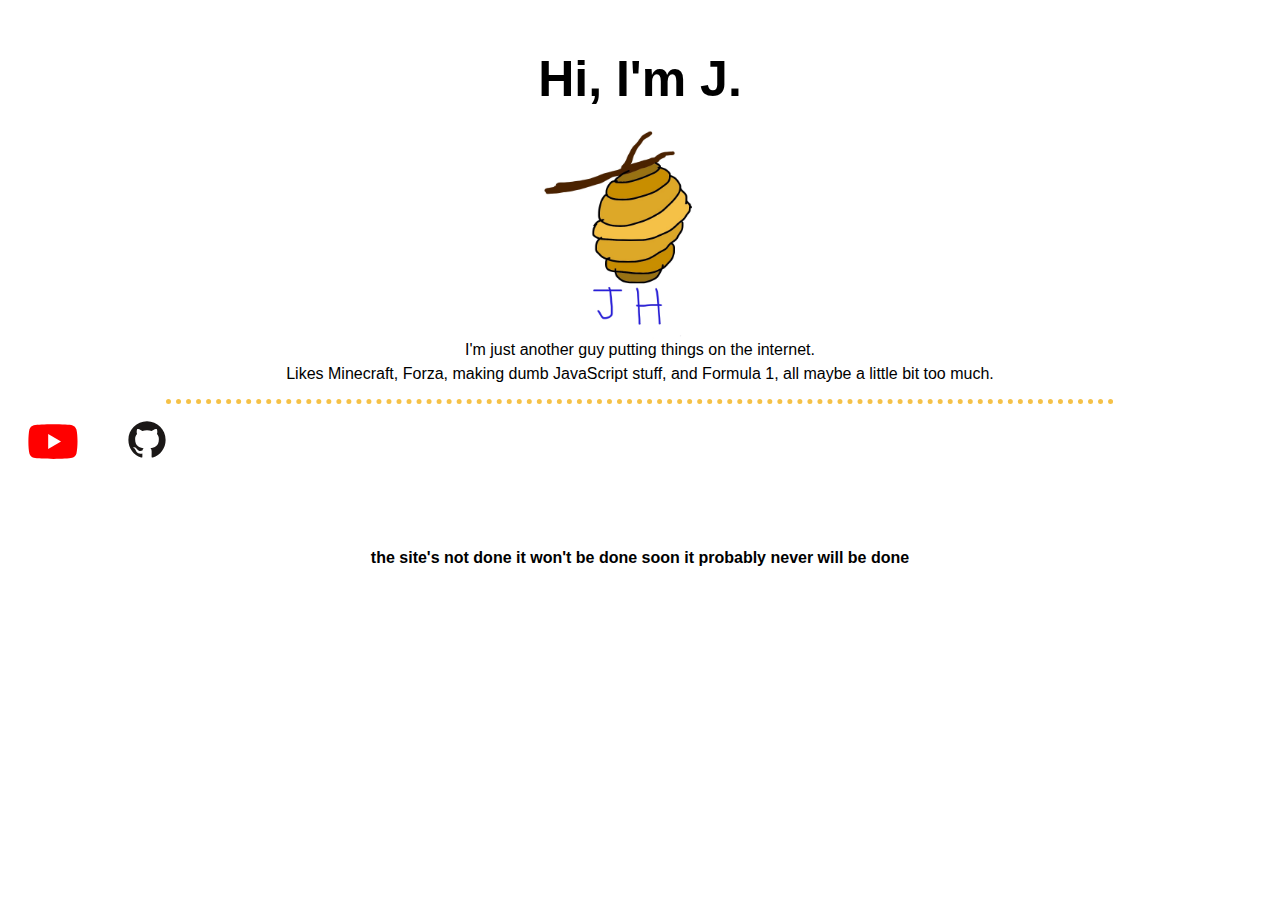
==== index.html @ 44b2e532 "it's not done" ====
<!DOCTYPE html>
<html>
    <head>
        <meta charset="utf-8">
        <meta name="viewport" content="width=device-width">
        <title>The J Hive</title>
        <link href="style.css" rel="stylesheet" type="text/css">
        <!-- <link rel="icon" href="img/favicon.ico" type="image/x-icon"> -->
    </head>
    <body>
        <!-- <div id="top-bar"></div> -->
        <h1>Hi, I'm J.</h1>
        <img src="images/The J Hive.png" id="logo">
        <div id="body-1">
            <p>I'm just another guy putting things on the internet.</p>
            <p>Likes Minecraft, Forza, making dumb JavaScript stuff, and Formula 1, all maybe a little bit too much.</p>
        </div>
        <div id="links">
            <div class="link-container">
                <a href="https://www.youtube.com/channel/UC2VDHCg14qUjhgtUwJ5wCNw">
                    <img src="images/youtube.svg" class="link-icon">
                </a>
            </div>
            <div class="link-container">
                <a href="https://github.com/TheJHive">
                    <img src="images/github.svg" class="link-icon">
                </a>
            </div>
        </div>
        <h4>the site's not done it won't be done soon it probably never will be done</h4>
    </body>
</html>
---- style.css ----
/* I'll get to this later.
#top-bar {
    position: absolute;
    top: 0;
    width: 100%;
    height: 50px;
    background-color: #291fe1;
}
*/
h1 {
    margin-top: 50px;
    font-family: 'Segoe UI', Tahoma, Geneva, Verdana, sans-serif;
    text-align: center;
    font-size: 50px;
}

h4 {
    margin-top: 50px;
    font-family: 'Segoe UI', Tahoma, Geneva, Verdana, sans-serif;
    text-align: center;
}

#logo {
    max-inline-size: 30%;
    display: block;
    margin-left: auto;
    margin-right: auto;
    position: relative;
    top: -60px;
}

p {
    font-family:'Segoe UI', Tahoma, Geneva, Verdana, sans-serif;
    margin-top: -10px;
}

#body-1 {
    position: relative;
    margin: 0 auto;
    text-align: center;
    top: -75px;
    width: 75%;
    border-bottom: 5px dotted #f5c147;
}

#links {
    width: 100%;
    height: 100px;
    display: block;
    margin: auto;
    margin-top: -80px;
}

.link-container {
    margin: 0 auto;
    display: inline-block;
    position: relative;
    margin: 20px;
}

.link-icon {
    max-block-size: 40px;
    width: 50px;
}
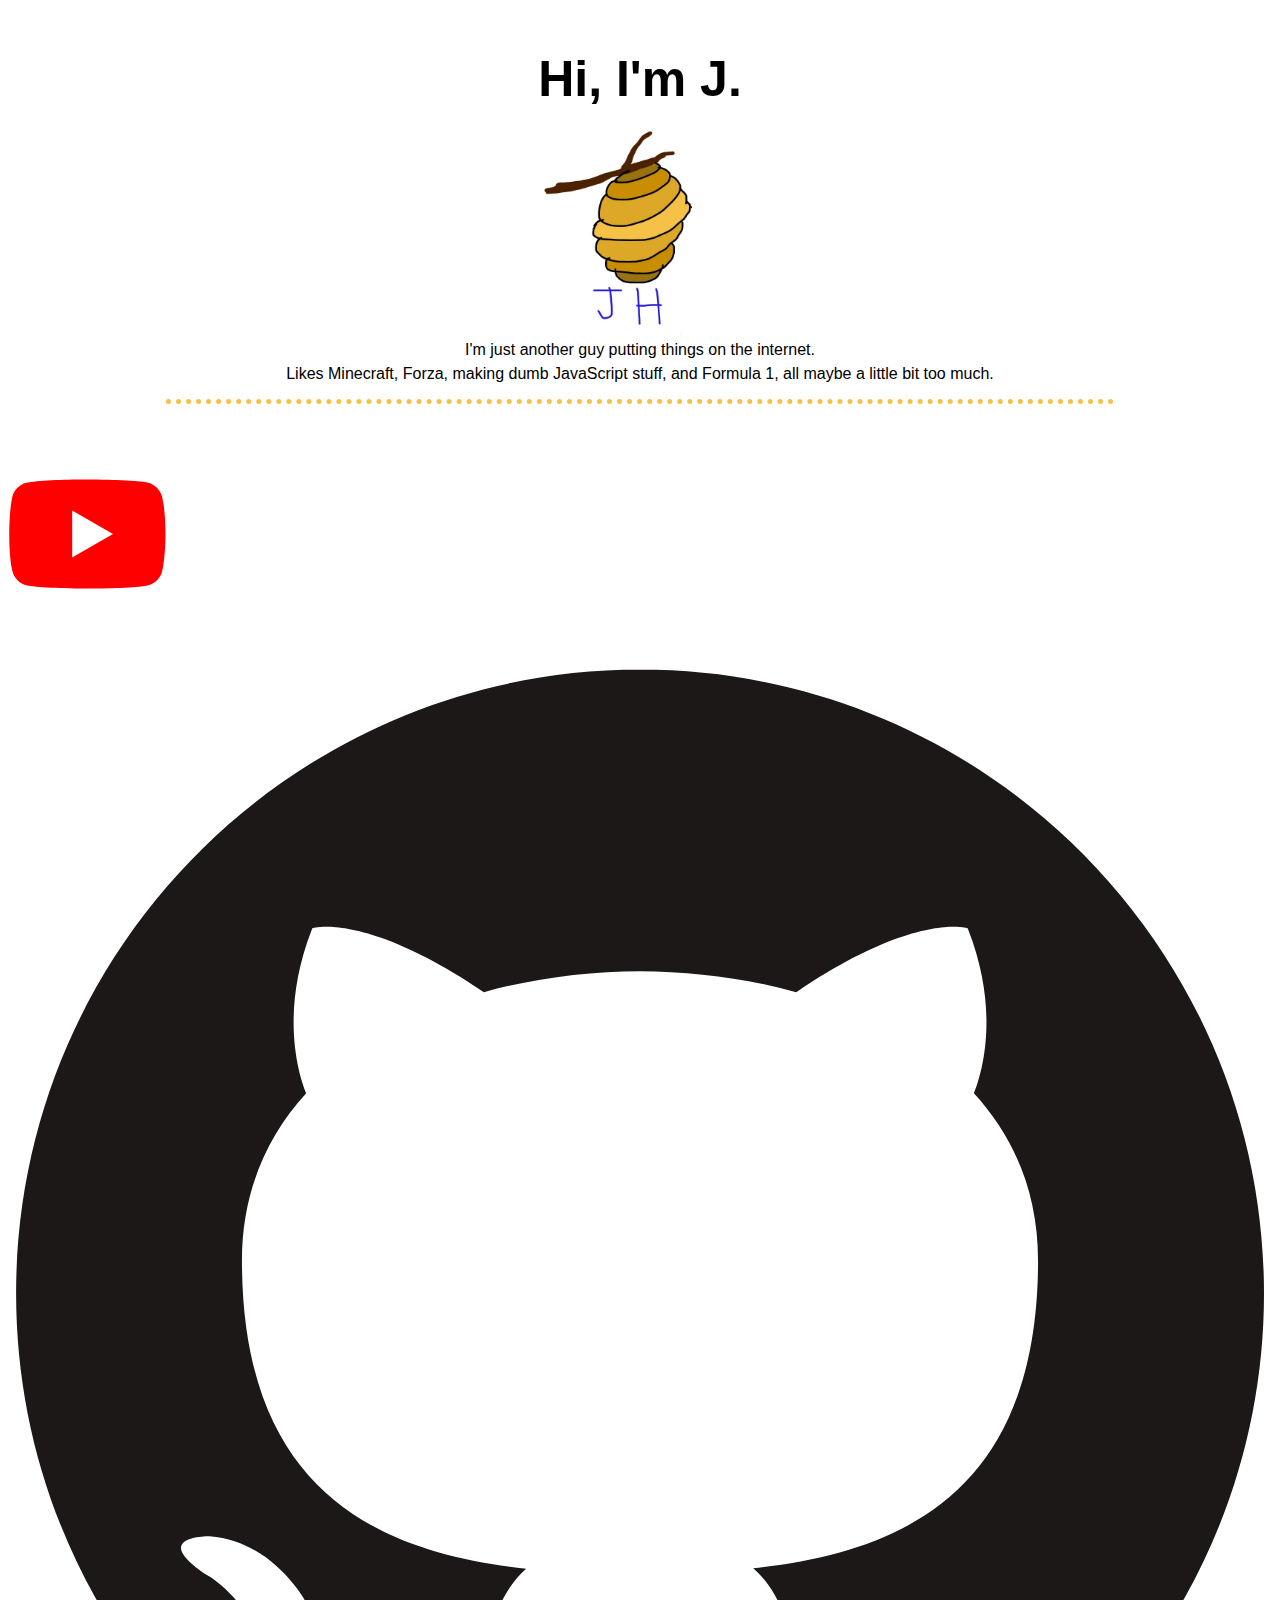
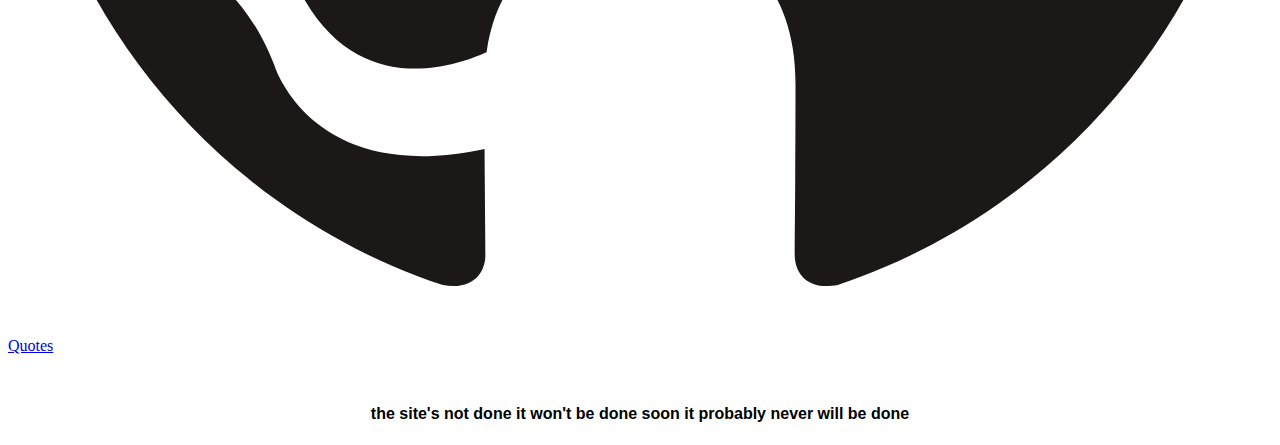
==== commit 3078deba: "fix double quote link" ====
--- a/index.html
+++ b/index.html
@@ -15,17 +15,20 @@
             <p>I'm just another guy putting things on the internet.</p>
             <p>Likes Minecraft, Forza, making dumb JavaScript stuff, and Formula 1, all maybe a little bit too much.</p>
         </div>
-        <div id="links">
-            <div class="link-container">
+        <div id="socials">
+            <div class="social-link-container">
                 <a href="https://www.youtube.com/channel/UC2VDHCg14qUjhgtUwJ5wCNw">
-                    <img src="images/youtube.svg" class="link-icon">
+                    <img src="images/youtube.svg" class="social-link-icon">
                 </a>
             </div>
-            <div class="link-container">
+            <div class="social-link-container">
                 <a href="https://github.com/TheJHive">
-                    <img src="images/github.svg" class="link-icon">
+                    <img src="images/github.svg" class="social-link-icon">
                 </a>
             </div>
+        </div>
+        <div class="link">
+            <a href="quotes.html">Quotes</a>
         </div>
         <h4>the site's not done it won't be done soon it probably never will be done</h4>
     </body>
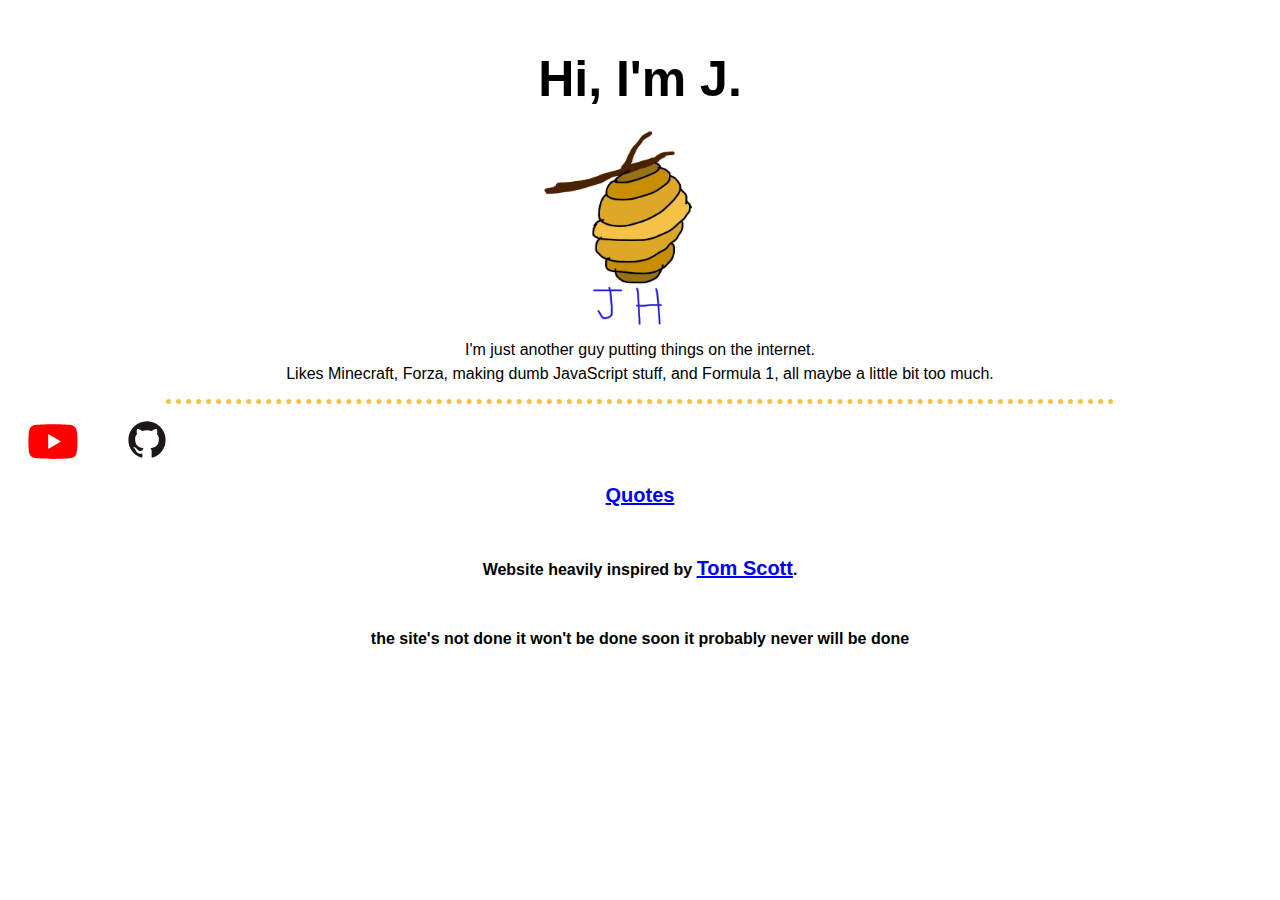
==== commit a3b5aaf6: "tom scott footer" ====
--- a/index.html
+++ b/index.html
@@ -30,6 +30,7 @@
         <div class="link">
             <a href="quotes.html">Quotes</a>
         </div>
+        <h4>Website heavily inspired by <a href="https://tomscott.com">Tom Scott</a>.</h4>
         <h4>the site's not done it won't be done soon it probably never will be done</h4>
     </body>
 </html>--- a/style.css
+++ b/style.css
@@ -1,3 +1,5 @@
+/* This whole file is probably a nightmare isn't it */
+
 /* I'll get to this later.
 #top-bar {
     position: absolute;
@@ -34,6 +36,16 @@
     margin-top: -10px;
 }
 
+a {
+    font-size: 20px;
+    font-family: 'Segoe UI', Tahoma, Geneva, Verdana, sans-serif;
+    font-weight: bold;
+}
+
+.link {
+    text-align: center;
+}
+
 #body-1 {
     position: relative;
     margin: 0 auto;
@@ -43,22 +55,38 @@
     border-bottom: 5px dotted #f5c147;
 }
 
-#links {
-    width: 100%;
-    height: 100px;
+#socials {
     display: block;
     margin: auto;
     margin-top: -80px;
 }
 
-.link-container {
+.social-link-container {
     margin: 0 auto;
     display: inline-block;
     position: relative;
     margin: 20px;
 }
 
-.link-icon {
+.social-link-icon {
     max-block-size: 40px;
     width: 50px;
+}
+
+#quotes-header {
+    position: relative;
+    margin: 0 auto;
+    text-align: center;
+    margin-top: 10px;
+    width: 75%;
+    font-weight: normal;
+    font-family: 'Segoe UI', Tahoma, Geneva, Verdana, sans-serif;
+    border-bottom: 5px dotted #f5c147;
+}
+
+.quote {
+    margin: auto;
+    width: 250px;
+    text-align: left;
+    margin-top: 50px;
 }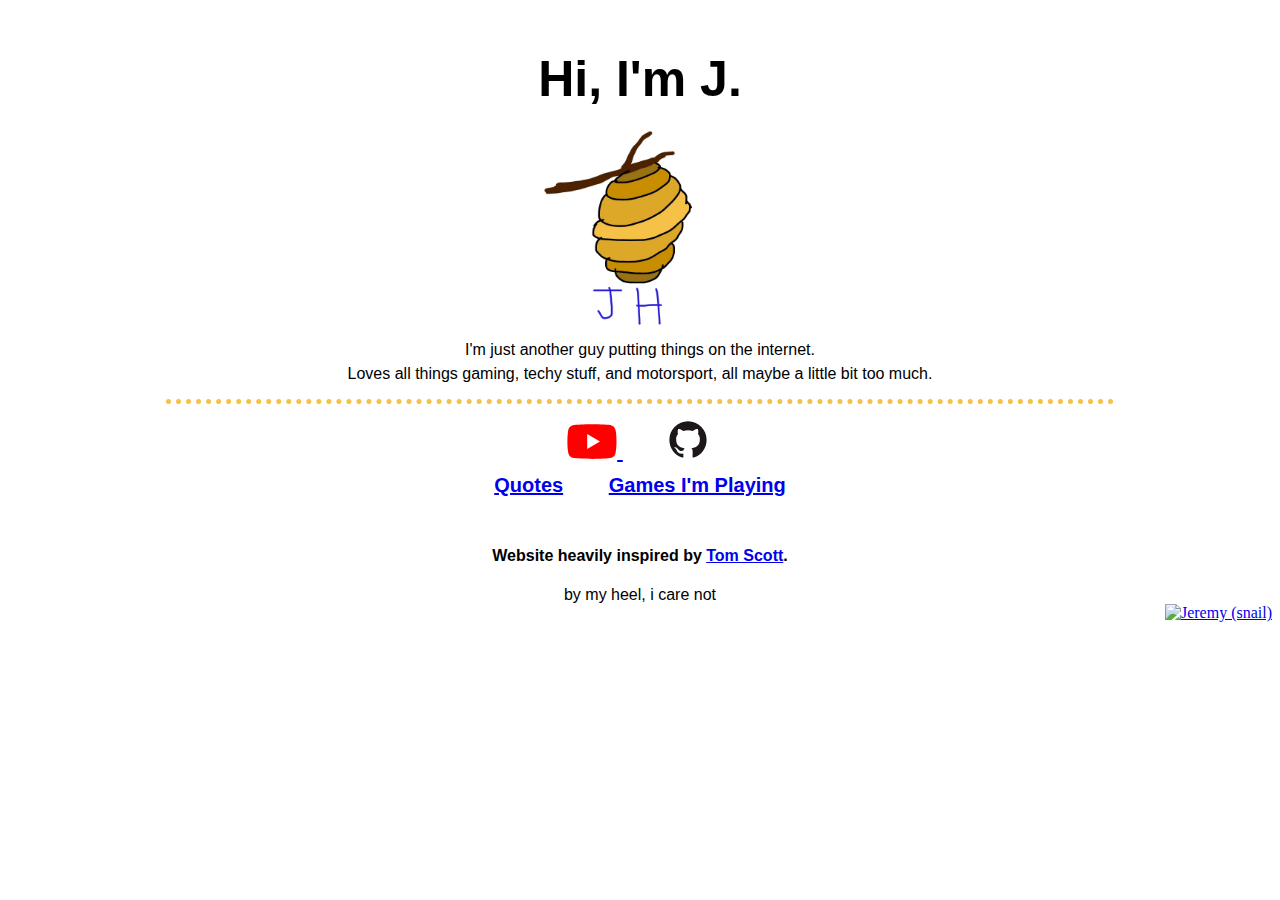
==== commit 14e82c24: "add random blurbs" ====
--- a/index.html
+++ b/index.html
@@ -8,29 +8,39 @@
         <!-- <link rel="icon" href="img/favicon.ico" type="image/x-icon"> -->
     </head>
     <body>
-        <!-- <div id="top-bar"></div> -->
         <h1>Hi, I'm J.</h1>
         <img src="images/The J Hive.png" id="logo">
         <div id="body-1">
             <p>I'm just another guy putting things on the internet.</p>
-            <p>Likes Minecraft, Forza, making dumb JavaScript stuff, and Formula 1, all maybe a little bit too much.</p>
+            <p>Loves all things gaming, techy stuff, and motorsport, all maybe a little bit too much.</p>
         </div>
-        <div id="socials">
-            <div class="social-link-container">
+        <div class="links-container">
+            <div class="link">
                 <a href="https://www.youtube.com/channel/UC2VDHCg14qUjhgtUwJ5wCNw">
                     <img src="images/youtube.svg" class="social-link-icon">
-                </a>
+                </a> <!--fix the random space there-->
             </div>
-            <div class="social-link-container">
+            <div class="link">
                 <a href="https://github.com/TheJHive">
                     <img src="images/github.svg" class="social-link-icon">
                 </a>
             </div>
         </div>
-        <div class="link">
-            <a href="quotes.html">Quotes</a>
+        <div class="links-container">
+            <div class="link">
+                <a href="quotes.html">Quotes</a>
+            </div>
+            <div class="link">
+                <a href="games.html">Games I'm Playing</a>
+            </div>
         </div>
         <h4>Website heavily inspired by <a href="https://tomscott.com">Tom Scott</a>.</h4>
-        <h4>the site's not done it won't be done soon it probably never will be done</h4>
+        <p id="random-blurb"></p>
+        <script src="get_blurb.js"></script>
+        <div id="snail-box">
+            <a href="https://en.wikipedia.org/wiki/Jeremy_(snail)">
+                <img src="https://upload.wikimedia.org/wikipedia/commons/9/99/Jeremy_the_left-coiling_snail_on_top_of_a_right-coiling_snail%2C_Theresa.jpg" title="Look Mom, I'm a snail!" alt="Jeremy (snail)" id="snail">
+            </a>
+        </div>
     </body>
 </html>--- a/style.css
+++ b/style.css
@@ -1,19 +1,16 @@
 /* This whole file is probably a nightmare isn't it */
 
-/* I'll get to this later.
-#top-bar {
-    position: absolute;
-    top: 0;
-    width: 100%;
-    height: 50px;
-    background-color: #291fe1;
-}
-*/
 h1 {
     margin-top: 50px;
     font-family: 'Segoe UI', Tahoma, Geneva, Verdana, sans-serif;
     text-align: center;
     font-size: 50px;
+}
+
+h3 {
+    margin-top: 50px;
+    font-family: 'Segoe UI', Tahoma, Geneva, Verdana, sans-serif;
+    text-align: center;
 }
 
 h4 {
@@ -29,6 +26,7 @@
     margin-right: auto;
     position: relative;
     top: -60px;
+    margin-bottom: -35px;
 }
 
 p {
@@ -36,36 +34,33 @@
     margin-top: -10px;
 }
 
-a {
+.links-container {
+    margin-top: 10px;
+    text-align: center;
+}
+
+.link {
+    display: inline;
+    margin-left: 20px;
+    margin-right: 20px;
     font-size: 20px;
     font-family: 'Segoe UI', Tahoma, Geneva, Verdana, sans-serif;
     font-weight: bold;
 }
 
-.link {
-    text-align: center;
+.small-link {
+    display: inline;
+    margin-right: 15px;
 }
 
 #body-1 {
     position: relative;
     margin: 0 auto;
     text-align: center;
-    top: -75px;
+    top: -50px;
     width: 75%;
+    margin-bottom: -45px;
     border-bottom: 5px dotted #f5c147;
-}
-
-#socials {
-    display: block;
-    margin: auto;
-    margin-top: -80px;
-}
-
-.social-link-container {
-    margin: 0 auto;
-    display: inline-block;
-    position: relative;
-    margin: 20px;
 }
 
 .social-link-icon {
@@ -73,7 +68,7 @@
     width: 50px;
 }
 
-#quotes-header {
+.header {
     position: relative;
     margin: 0 auto;
     text-align: center;
@@ -84,9 +79,30 @@
     border-bottom: 5px dotted #f5c147;
 }
 
+#random-blurb {
+    position: relative;
+    margin: 0 auto;
+    text-align: center;
+}
+
 .quote {
     margin: auto;
     width: 250px;
     text-align: left;
     margin-top: 50px;
+}
+
+#snail-box {
+    text-align: right;
+    position: relative;
+}
+
+#snail {
+    max-width: 10%;
+}
+
+.machine-category {
+    display: block;
+    margin: 0 auto;
+    width: 50%;
 }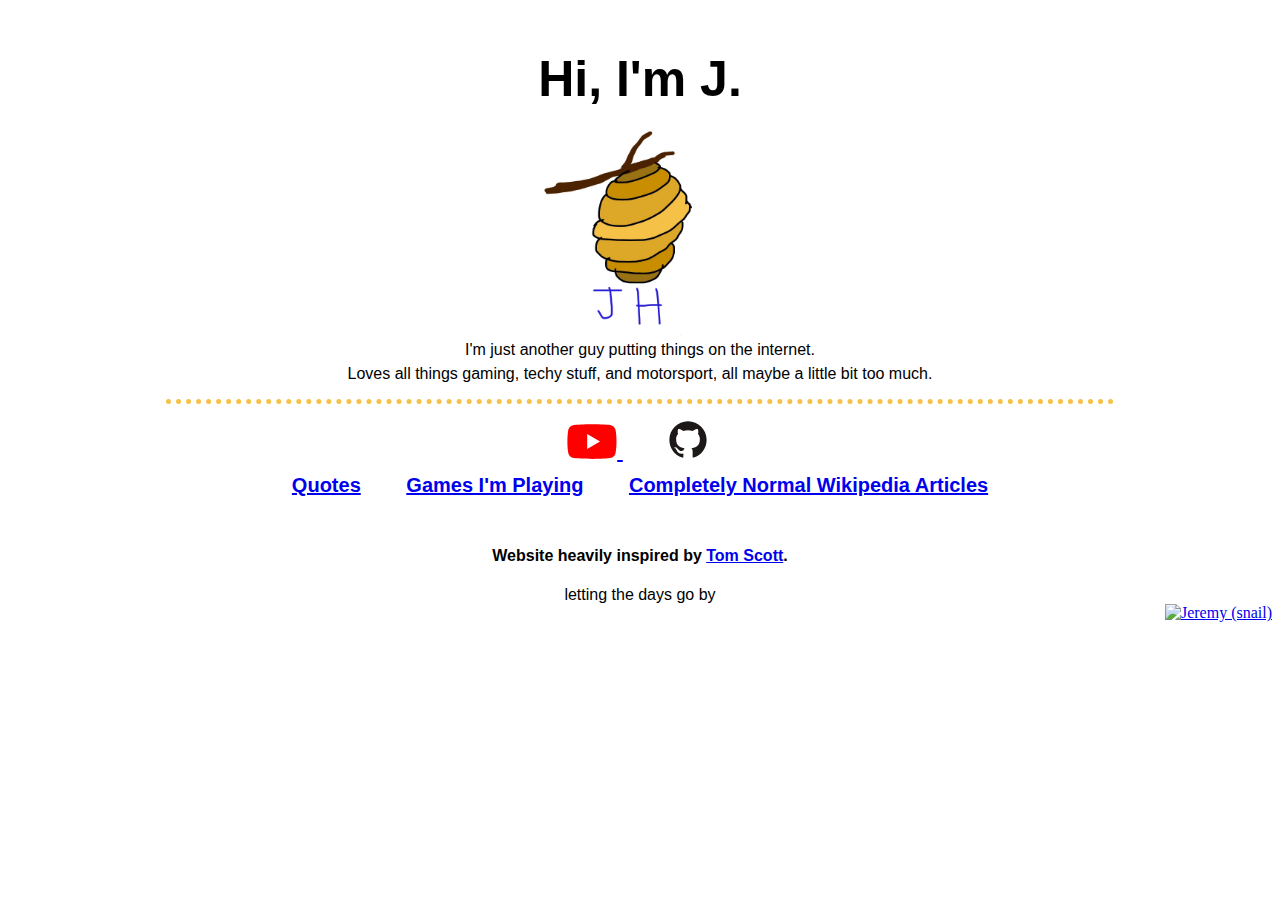
==== commit 7ac4a991: "add the completely normal wikipedia articles" ====
--- a/index.html
+++ b/index.html
@@ -33,6 +33,9 @@
             <div class="link">
                 <a href="games.html">Games I'm Playing</a>
             </div>
+            <div class="link">
+                <a href="wikipedia.html">Completely Normal Wikipedia Articles</a>
+            </div>
         </div>
         <h4>Website heavily inspired by <a href="https://tomscott.com">Tom Scott</a>.</h4>
         <p id="random-blurb"></p>
--- a/style.css
+++ b/style.css
@@ -105,4 +105,18 @@
     display: block;
     margin: 0 auto;
     width: 50%;
+}
+
+.wikipedia-header {
+    display: block;
+    margin: auto;
+    text-align: center;
+    font-size: 1.5em;
+    font-family: 'Segoe UI', Tahoma, Geneva, Verdana, sans-serif;
+}
+
+.wikipedia-article {
+    display: block;
+    margin: auto;
+    margin-top: 40px;
 }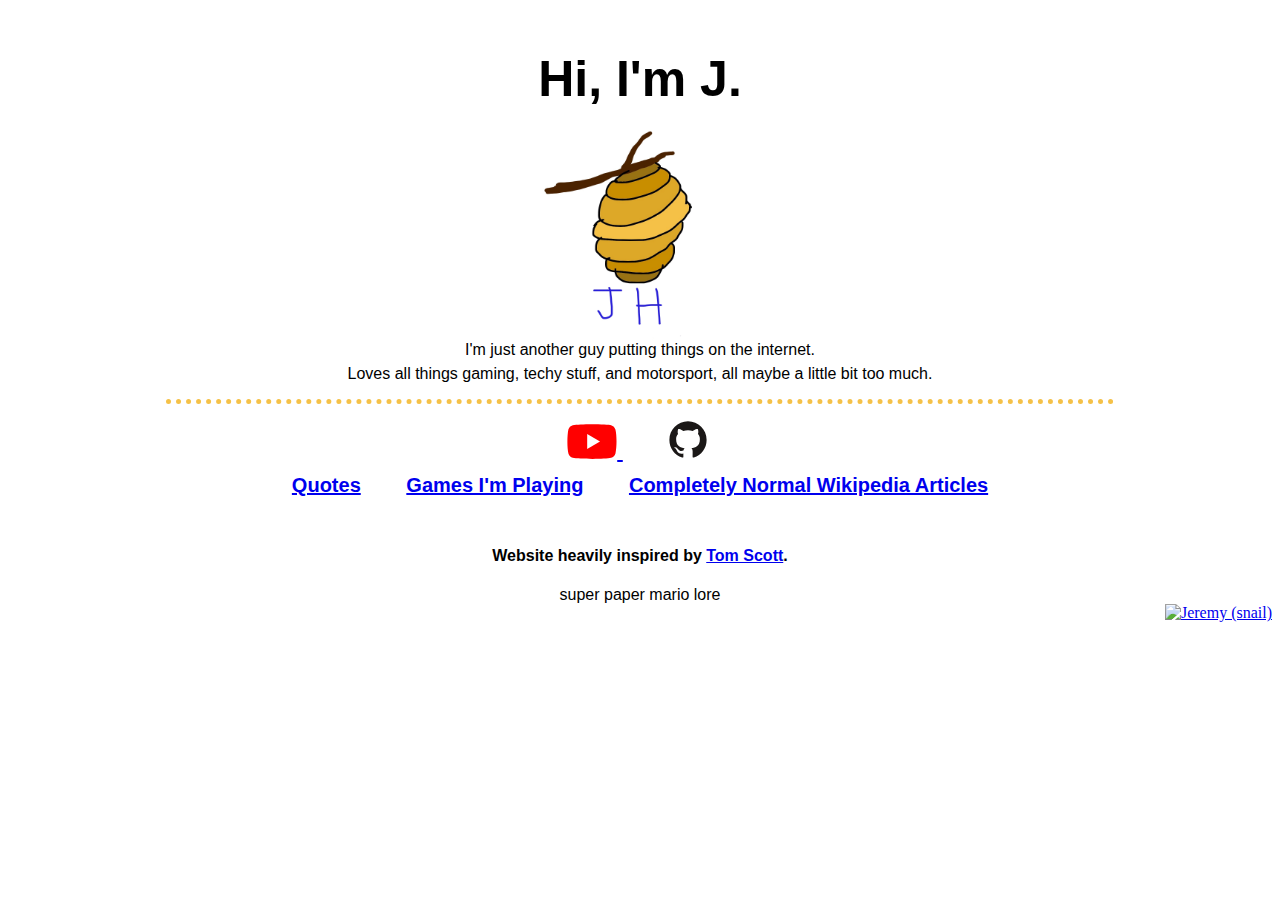
==== commit 3d497e59: "testing link stuff (if it works i'll leave it)" ====
--- a/index.html
+++ b/index.html
@@ -8,6 +8,7 @@
         <!-- <link rel="icon" href="img/favicon.ico" type="image/x-icon"> -->
     </head>
     <body>
+        <script src="mobile_check.js"></script>
         <h1>Hi, I'm J.</h1>
         <img src="images/The J Hive.png" id="logo">
         <div id="body-1">
@@ -28,16 +29,16 @@
         </div>
         <div class="links-container">
             <div class="link">
-                <a href="quotes.html">Quotes</a>
+                <a href="quotes">Quotes</a>
             </div>
             <div class="link">
-                <a href="games.html">Games I'm Playing</a>
+                <a href="games">Games I'm Playing</a>
             </div>
             <div class="link">
-                <a href="wikipedia.html">Completely Normal Wikipedia Articles</a>
+                <a href="wikipedia">Completely Normal Wikipedia Articles</a>
             </div>
         </div>
-        <h4>Website heavily inspired by <a href="https://tomscott.com">Tom Scott</a>.</h4>
+        <h4>Website heavily inspired by <a id="tom-scott" href="https://tomscott.com">Tom Scott</a>.</h4>
         <p id="random-blurb"></p>
         <script src="get_blurb.js"></script>
         <div id="snail-box">
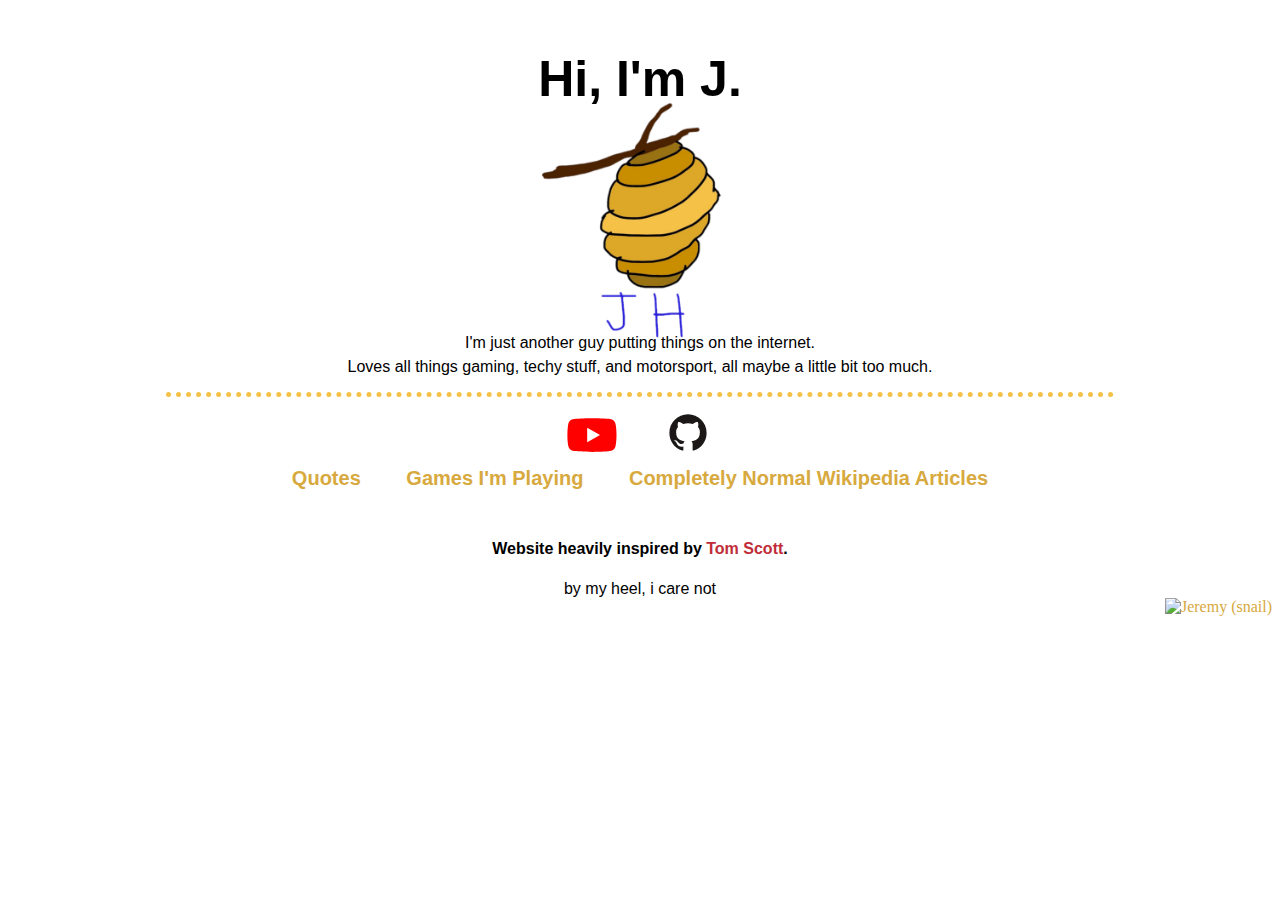
==== commit fe7bdf10: "improved the logo (i think)" ====
--- a/index.html
+++ b/index.html
@@ -10,7 +10,7 @@
     <body>
         <script src="mobile_check.js"></script>
         <h1>Hi, I'm J.</h1>
-        <img src="images/The J Hive.png" id="logo">
+        <img src="images/logo.png" id="logo">
         <div id="body-1">
             <p>I'm just another guy putting things on the internet.</p>
             <p>Loves all things gaming, techy stuff, and motorsport, all maybe a little bit too much.</p>
--- a/style.css
+++ b/style.css
@@ -20,18 +20,31 @@
 }
 
 #logo {
-    max-inline-size: 30%;
+    max-inline-size: 20%;
     display: block;
     margin-left: auto;
     margin-right: auto;
     position: relative;
-    top: -60px;
-    margin-bottom: -35px;
+    top: -45px;
 }
 
 p {
     font-family:'Segoe UI', Tahoma, Geneva, Verdana, sans-serif;
     margin-top: -10px;
+}
+
+a {
+    color: #d7a93e;
+    text-decoration: none;
+}
+
+a:visited {
+    color: #d7a93e;
+    text-decoration: none;
+}
+
+a:hover {
+    text-decoration: underline;
 }
 
 .links-container {
@@ -66,6 +79,10 @@
 .social-link-icon {
     max-block-size: 40px;
     width: 50px;
+}
+
+#tom-scott {
+    color: #c02c38;
 }
 
 .header {
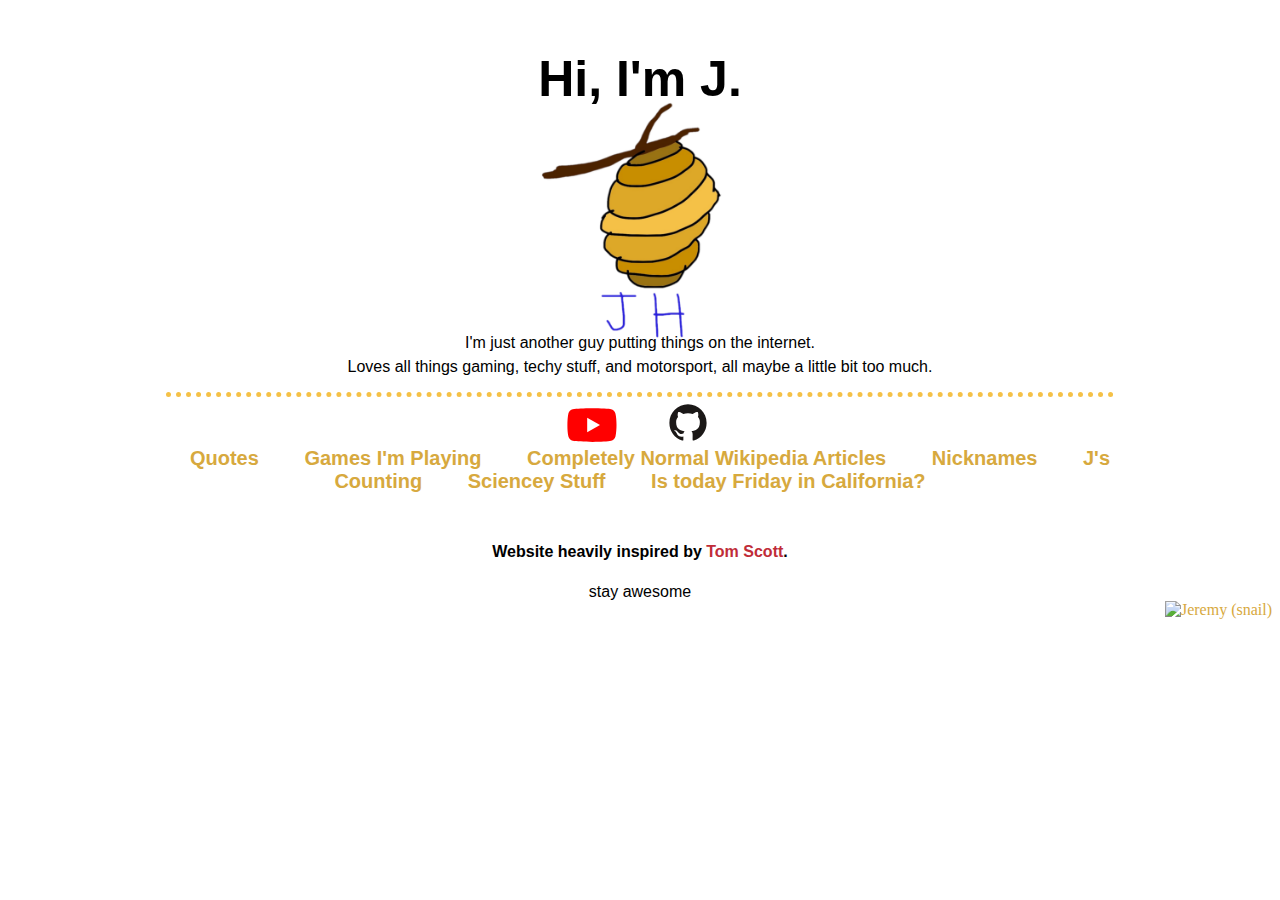
==== commit da35b14f: "friday" ====
--- a/index.html
+++ b/index.html
@@ -5,13 +5,13 @@
         <meta name="viewport" content="width=device-width">
         <title>The J Hive</title>
         <link href="style.css" rel="stylesheet" type="text/css">
-        <!-- <link rel="icon" href="img/favicon.ico" type="image/x-icon"> -->
+        <link rel="icon" href="images/logo.png" type="image/x-icon">
     </head>
     <body>
         <script src="mobile_check.js"></script>
         <h1>Hi, I'm J.</h1>
         <img src="images/logo.png" id="logo">
-        <div id="body-1">
+        <div id="body">
             <p>I'm just another guy putting things on the internet.</p>
             <p>Loves all things gaming, techy stuff, and motorsport, all maybe a little bit too much.</p>
         </div>
@@ -22,11 +22,13 @@
                 </a> <!--fix the random space there-->
             </div>
             <div class="link">
-                <a href="https://github.com/TheJHive">
+                <a href="https://github.com/thejhive">
                     <img src="images/github.svg" class="social-link-icon">
                 </a>
             </div>
         </div>
+        <!-- if we ever move off of github pages and i forget to set up an .htaccess file this all goes down lol -->
+        <!-- this also makes testing these links completely impossible in local file access but who cares -->
         <div class="links-container">
             <div class="link">
                 <a href="quotes">Quotes</a>
@@ -37,10 +39,22 @@
             <div class="link">
                 <a href="wikipedia">Completely Normal Wikipedia Articles</a>
             </div>
+            <div class="link">
+                <a href="nicknames">Nicknames</a>
+            </div>
+            <div class="link">
+                <a href="counting">J's Counting</a>
+            </div>
+            <div class="link">
+                <a href="sciencey">Sciencey Stuff</a>
+            </div>
+            <div class="link">
+                <a href="fridayincalifornia">Is today Friday in California?</a>
+            </div>
         </div>
         <h4>Website heavily inspired by <a id="tom-scott" href="https://tomscott.com">Tom Scott</a>.</h4>
-        <p id="random-blurb"></p>
-        <script src="get_blurb.js"></script>
+        <p id="splash-text"></p>
+        <script src="splash_text.js"></script>
         <div id="snail-box">
             <a href="https://en.wikipedia.org/wiki/Jeremy_(snail)">
                 <img src="https://upload.wikimedia.org/wikipedia/commons/9/99/Jeremy_the_left-coiling_snail_on_top_of_a_right-coiling_snail%2C_Theresa.jpg" title="Look Mom, I'm a snail!" alt="Jeremy (snail)" id="snail">
--- a/style.css
+++ b/style.css
@@ -48,7 +48,9 @@
 }
 
 .links-container {
+    width: 80%;
     margin-top: 10px;
+    margin: 0 auto;
     text-align: center;
 }
 
@@ -66,7 +68,7 @@
     margin-right: 15px;
 }
 
-#body-1 {
+#body {
     position: relative;
     margin: 0 auto;
     text-align: center;
@@ -96,7 +98,7 @@
     border-bottom: 5px dotted #f5c147;
 }
 
-#random-blurb {
+#splash-text {
     position: relative;
     margin: 0 auto;
     text-align: center;
@@ -118,22 +120,27 @@
     max-width: 10%;
 }
 
-.machine-category {
+.block {
     display: block;
     margin: 0 auto;
     width: 50%;
-}
-
-.wikipedia-header {
-    display: block;
-    margin: auto;
-    text-align: center;
-    font-size: 1.5em;
-    font-family: 'Segoe UI', Tahoma, Geneva, Verdana, sans-serif;
 }
 
 .wikipedia-article {
     display: block;
     margin: auto;
     margin-top: 40px;
+}
+
+#names {
+    text-align: center;
+}
+
+iframe {
+    display: block;
+    margin: 0 auto;
+}
+
+#friday {
+    margin-bottom: -25px;
 }